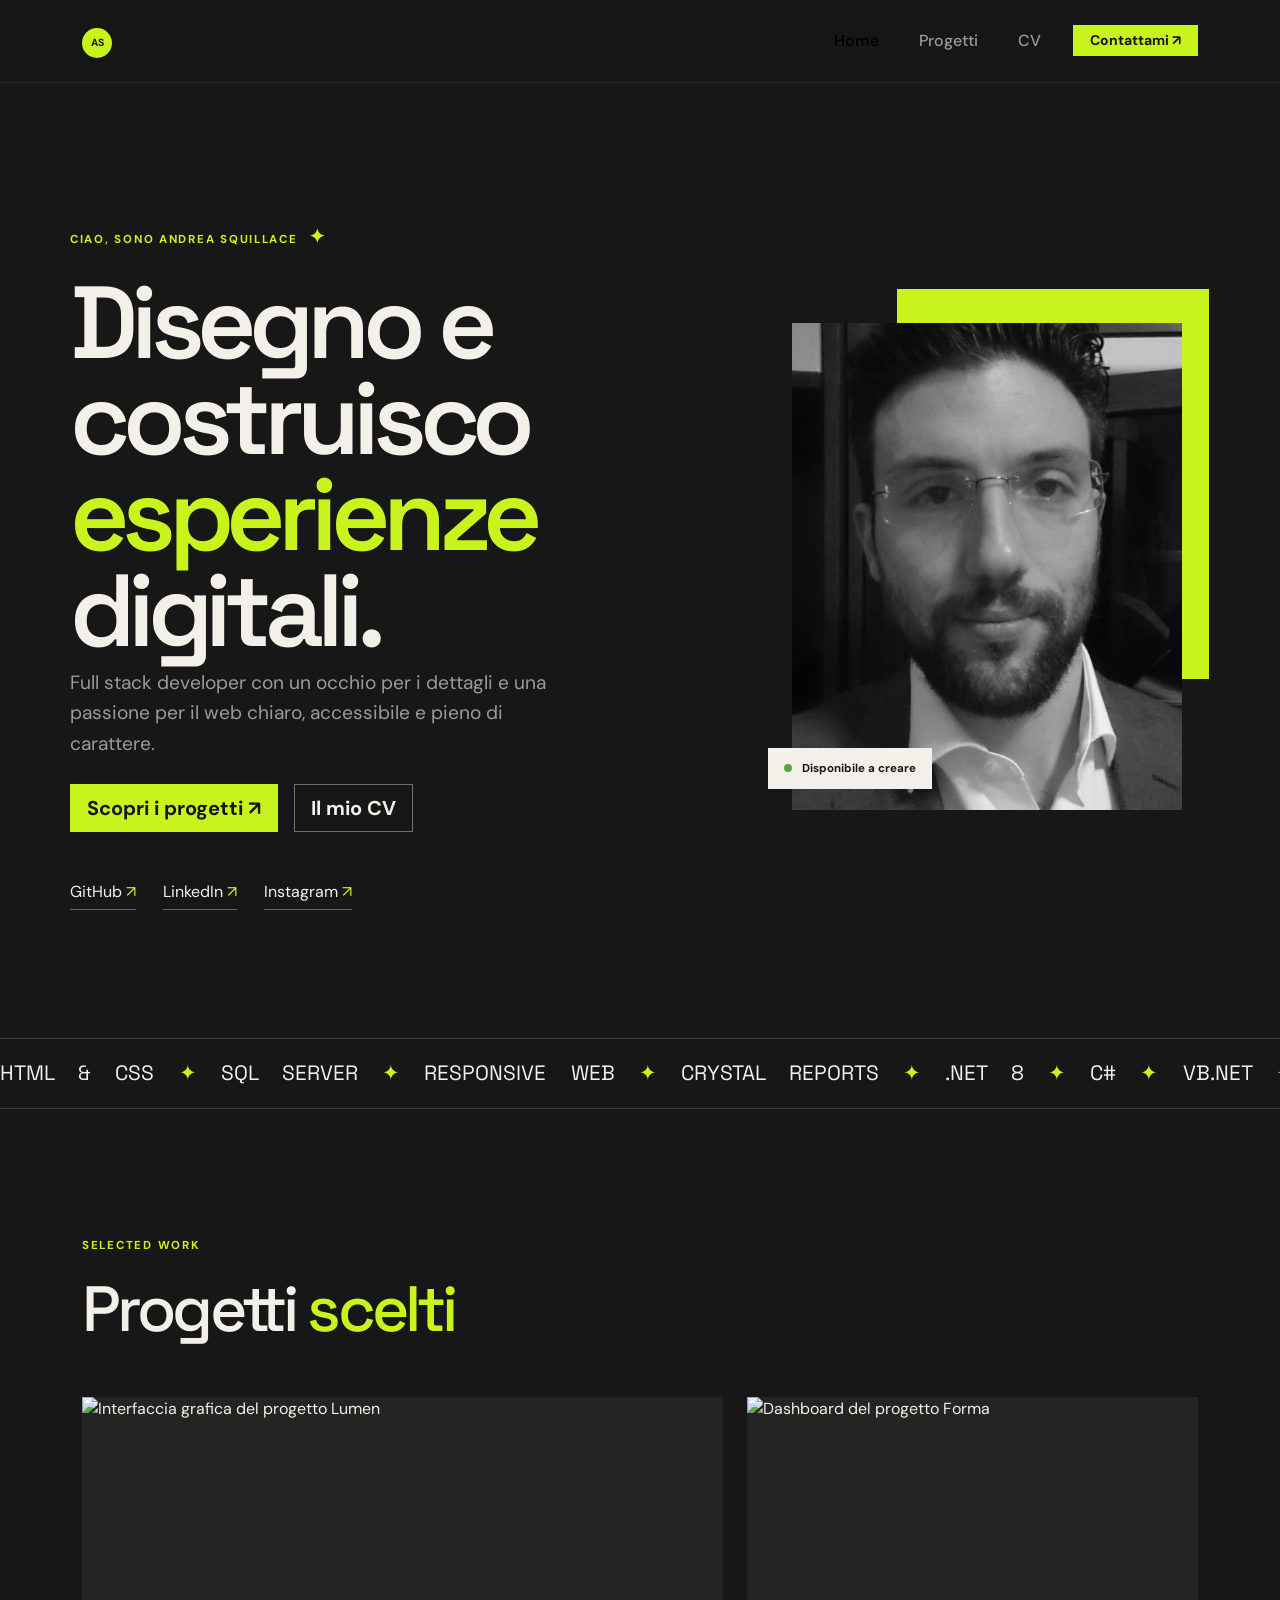
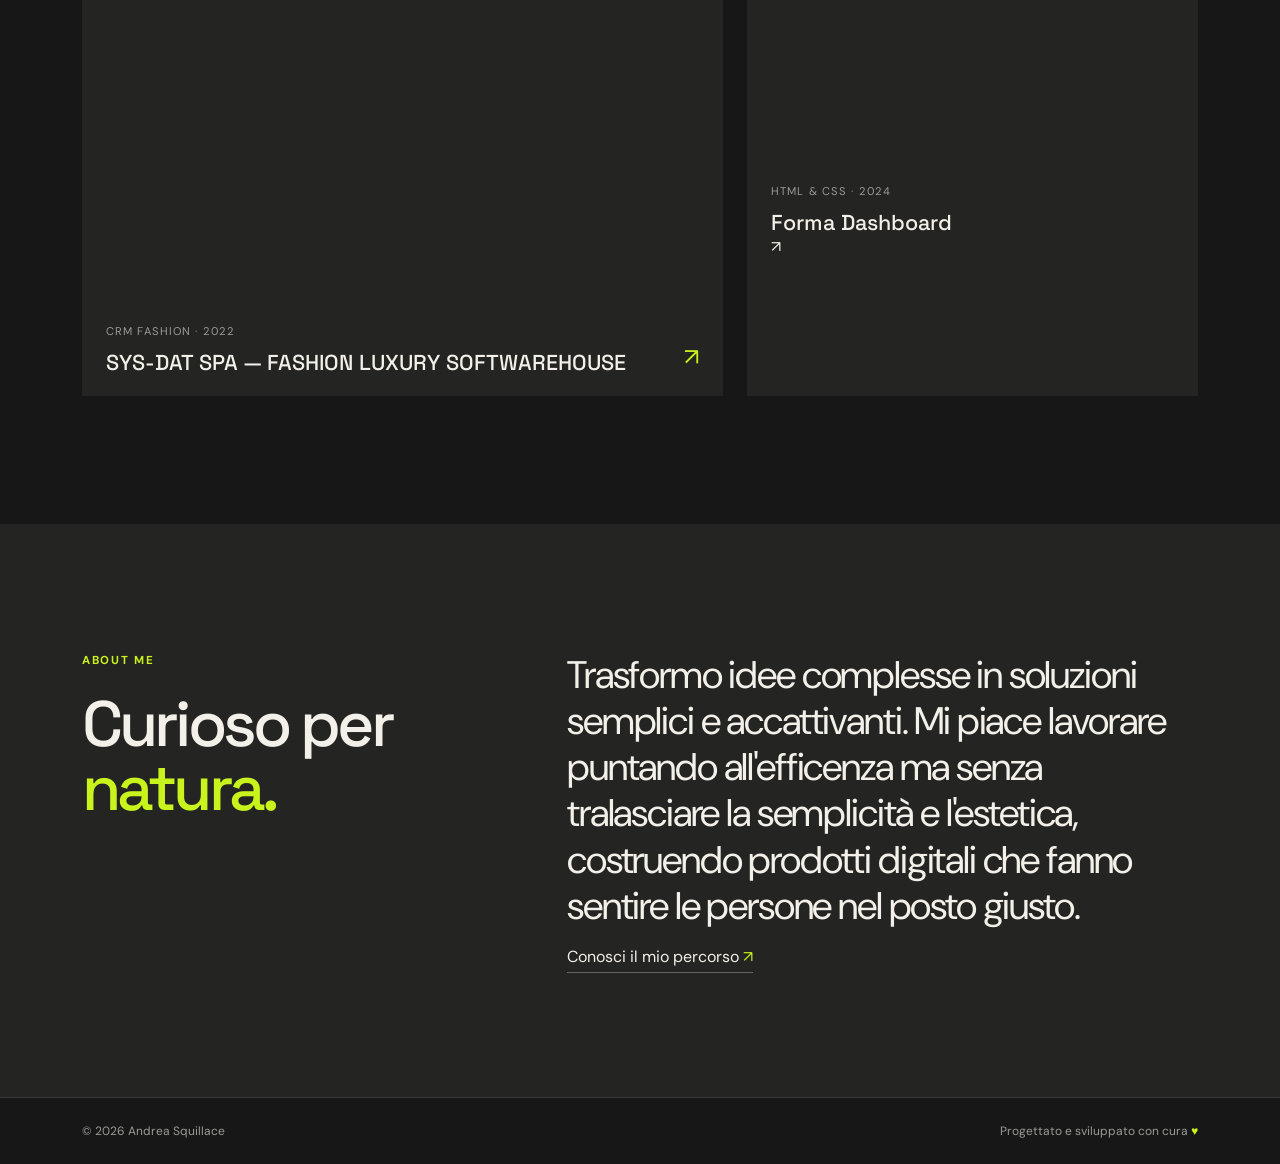
==== index.html @ 59024e94 "first commit" ====
<!doctype html>
<html lang="it">
  <head>
    <meta charset="utf-8" />
    <meta name="viewport" content="width=device-width, initial-scale=1" />
    <meta
      name="description"
      content="Portfolio personale di Andrea Squillace, full stack developer."
    />
    <meta
      property="og:title"
      content="Andrea Squillace — Full-stack developer"
    />
    <meta
      property="og:description"
      content="Portfolio personale, progetti e competenze di Andrea Squillace."
    />
    <meta property="og:type" content="website" />
    <meta
      property="og:image"
      content="https://images.unsplash.com/photo-1558655146-d09347e92766?auto=format&fit=crop&w=1200&q=80"
    />
    <meta property="og:url" content="https://example.github.io/portfolio/" />
    <title>Andrea Squillace — Full-stack developer</title>
    <link rel="icon" type="image/svg+xml" href="./favicon.svg" />
    <link rel="preconnect" href="https://fonts.googleapis.com" />
    <link rel="preconnect" href="https://fonts.gstatic.com" crossorigin />
    <link
      href="https://fonts.googleapis.com/css2?family=DM+Sans:wght@400;500;700&family=Space+Grotesk:wght@500;600;700&display=swap"
      rel="stylesheet"
    />
    <link
      href="https://cdn.jsdelivr.net/npm/bootstrap@5.3.3/dist/css/bootstrap.min.css"
      rel="stylesheet"
    />
    <link rel="stylesheet" href="./css/styles.css" />
  </head>
  <body>
    <nav
      class="navbar navbar-expand-lg sticky-top site-nav"
      aria-label="Navigazione principale"
    >
      <div class="container">
        <a class="navbar-brand brand" href="index.html"><span>AS</span></a>
        <button
          class="navbar-toggler"
          type="button"
          data-bs-toggle="collapse"
          data-bs-target="#menu"
          aria-controls="menu"
          aria-expanded="false"
          aria-label="Apri menu"
        >
          <span class="navbar-toggler-icon"></span>
        </button>
        <div class="collapse navbar-collapse" id="menu">
          <ul class="navbar-nav ms-auto align-items-lg-center gap-lg-4">
            <li class="nav-item">
              <a class="nav-link active" href="index.html">Home</a>
            </li>
            <li class="nav-item">
              <a class="nav-link" href="#progetti">Progetti</a>
            </li>
            <li class="nav-item"><a class="nav-link" href="cv.html">CV</a></li>
            <li class="nav-item">
              <a class="btn btn-sm btn-accent px-3" href="contatti.html"
                >Contattami <span aria-hidden="true">↗</span></a
              >
            </li>
          </ul>
        </div>
      </div>
    </nav>

    <main>
      <section class="hero container">
        <div class="row align-items-center g-5">
          <div class="col-lg-7">
            <p class="eyebrow">
              Ciao, sono Andrea Squillace <span class="wave">✦</span>
            </p>
            <h1>Disegno e costruisco <em>esperienze</em> digitali.</h1>
            <p class="hero-copy">
              Full stack developer con un occhio per i dettagli e una passione
              per il web chiaro, accessibile e pieno di carattere.
            </p>
            <div class="d-flex flex-wrap gap-3 mt-4">
              <a class="btn btn-accent btn-lg" href="#progetti"
                >Scopri i progetti <span aria-hidden="true">↗</span></a
              >
              <a class="btn btn-outline-light btn-lg" href="cv.html"
                >Il mio CV</a
              >
            </div>
            <div class="socials mt-5" aria-label="Profili social">
              <a href="https://github.com/ansqi" target="_blank" rel="noreferrer"
                >GitHub <span>↗</span></a
              >
              <a
                href="https://www.linkedin.com/in/andrea-squillace-a8875159/"
                target="_blank"
                rel="noreferrer"
                >LinkedIn <span>↗</span></a
              >
              <a
                href="https://www.instagram.com/andre.squillace/"
                target="_blank"
                rel="noreferrer"
                >Instagram <span>↗</span></a
              >
            </div>
          </div>
          <div class="col-lg-5">
            <div class="portrait-wrap">
              <div class="portrait-accent"></div>
              <img
                class="portrait"
                src="./images/personal_image.jpeg"
                alt="Ritratto di Andrea Squillace"
                loading="lazy"
              />
              <div class="availability"><span></span> Disponibile a creare</div>
            </div>
          </div>
        </div>
      </section>

      <section class="ticker" aria-label="Servizi">
        <div class="ticker-track">
          HTML & CSS <span>✦</span> SQL SERVER <span>✦</span> RESPONSIVE WEB
          <span>✦</span> CRYSTAL REPORTS <span>✦</span> .NET 8 <span>✦</span> C#
          <span>✦</span> VB.NET <span>✦</span> JAVASCRIPT <span>✦</span> DEVOPS
        </div>
      </section>

      <section id="progetti" class="container section-pad">
        <div class="section-heading d-flex justify-content-between align-items-end mb-5">
          <div>
            <p class="eyebrow">Selected work</p>
            <h2>Progetti <em>scelti</em></h2>
          </div>
        </div>
        <div class="row g-4 project-grid">
          <div class="col-md-7">
            <article class="project-card project-large">
              <img
                src="https://images.unsplash.com/photo-1558655146-d09347e92766?auto=format&fit=crop&w=1200&q=80"
                alt="Interfaccia grafica del progetto Lumen"
                loading="lazy"
              />
              <div class="project-info">
                <span>CRM FASHION · 2022</span>
                <h3>SYS-DAT SPA — FASHION LUXURY SOFTWAREHOUSE</h3>
                <a href="contatti.html" aria-label="Scopri il progetto Lumen"
                  >↗</a>
              </div>
            </article>
          </div>
          <div class="col-md-5">
            <article class="project-card">
              <img
                src="https://images.unsplash.com/photo-1460925895917-afdab827c52f?auto=format&fit=crop&w=900&q=80"
                alt="Dashboard del progetto Forma"
                loading="lazy"/>
              <div class="project-info">
                <span>HTML & CSS · 2024</span>
                <h3>Forma Dashboard</h3>
                <a href="contatti.html" aria-label="Scopri il progetto Forma"></a>↗</a               >
              </div>
            </article>
          </div>
        </div>
      </section>

      <section class="about-section">
        <div class="container section-pad">
          <div class="row g-5">
            <div class="col-lg-4">
              <p class="eyebrow">About me</p>
              <h2>Curioso per <em>natura.</em></h2>
            </div>
            <div class="col-lg-7 ms-lg-auto">
              <p class="large-text">
                Trasformo idee complesse in soluzioni semplici e accattivanti. Mi
                piace lavorare puntando all'efficenza ma senza tralasciare la semplicità e l'estetica,
                costruendo prodotti digitali che fanno sentire le persone nel
                posto giusto.
              </p>
              <a class="text-link" href="cv.html"
                >Conosci il mio percorso <span>↗</span></a
              >
            </div>
          </div>
        </div>
      </section>
    </main>
    <footer class="footer">
      <div class="container d-flex flex-wrap justify-content-between gap-3">
        <span>© <span data-current-year></span> Andrea Squillace</span
        ><span
          >Progettato e sviluppato con cura
          <span class="text-accent">♥</span></span
        >
      </div>
    </footer>
    <script src="https://cdn.jsdelivr.net/npm/bootstrap@5.3.3/dist/js/bootstrap.bundle.min.js"></script>
    <script src="./js/site.js"></script>
  </body>
</html>
---- css/styles.css ----
* {
  box-sizing: border-box;
}

html {
  scroll-behavior: smooth;
}

body {
  margin: 0;
  background: #171717;
  color: #f3f0e9;
  font-family: "DM Sans", sans-serif;
}

h1,
h2,
h3,
.brand {
  font-family: "Space Grotesk", sans-serif;
}

h1 {
  font-size: clamp(3.5rem, 8vw, 7.5rem);
  line-height: 0.94;
  letter-spacing: -0.07em;
  font-weight: 600;
}

h2 {
  font-size: clamp(2.5rem, 5vw, 4.8rem);
  line-height: 1;
  letter-spacing: -0.06em;
}

h3 {
  font-size: 1.35rem;
  margin: 0;
}

.text-accent,
em {
  color: #c8f31d;
  font-style: normal;
}

.site-nav {
  background: rgba(23, 23, 23, 0.9);
  backdrop-filter: blur(14px);
  padding: 1.15rem 0;
  border-bottom: 1px solid #2a2a28;
}

.brand {
  color: #f3f0e9;
  font-size: 1.35rem;
  font-weight: 700;
  letter-spacing: -0.04em;
}
.brand span:first-child {
  display: inline-grid;
  place-items: center;
  background: #c8f31d;
  color: #171717;
  width: 30px;
  height: 30px;
  border-radius: 50%;
  font-family: "DM Sans";
  font-size: 0.65rem;
  margin-right: 0.4rem;
  letter-spacing: 0;
}

.nav-link {
  color: #9b9b96;
  font-weight: 500;
}
.nav-link:hover, .nav-link.active {
  color: #f3f0e9;
}

.btn {
  border-radius: 0;
  font-weight: 700;
}

.btn-accent {
  background: #c8f31d;
  color: #171717;
  border: 1px solid #c8f31d;
}
.btn-accent:hover {
  background: #f3f0e9;
  border-color: #f3f0e9;
  color: #171717;
}

.btn-outline-light {
  border-color: #70706b;
  color: #f3f0e9;
}
.btn-outline-light:hover {
  background: #f3f0e9;
  color: #171717;
}

.navbar-toggler {
  border-color: #9b9b96;
}

.navbar-toggler-icon {
  filter: invert(1);
}

.hero {
  padding: clamp(5rem, 11vw, 10rem) 0 8rem;
}

.eyebrow {
  color: #c8f31d;
  text-transform: uppercase;
  letter-spacing: 0.15em;
  font-size: 0.72rem;
  font-weight: 700;
  margin-bottom: 1.4rem;
}

.wave {
  font-size: 1.2rem;
  margin-left: 0.4rem;
}

.hero-copy {
  font-size: 1.2rem;
  line-height: 1.6;
  color: #9b9b96;
  max-width: 520px;
}

.socials {
  display: flex;
  gap: 1.7rem;
}
.socials a {
  color: #f3f0e9;
  text-decoration: none;
  border-bottom: 1px solid #686863;
  padding-bottom: 0.3rem;
}
.socials a:hover {
  color: #c8f31d;
  border-color: #c8f31d;
}
.socials span {
  color: #c8f31d;
}

.text-link {
  color: #f3f0e9;
  text-decoration: none;
  border-bottom: 1px solid #686863;
  padding-bottom: 0.3rem;
}
.text-link:hover {
  color: #c8f31d;
  border-color: #c8f31d;
}
.text-link span {
  color: #c8f31d;
}

.portrait-wrap {
  position: relative;
  max-width: 390px;
  margin: auto;
}

.portrait {
  width: 100%;
  aspect-ratio: 4/5;
  object-fit: cover;
  filter: grayscale(100%);
  position: relative;
  z-index: 1;
}

.portrait-accent {
  background: #c8f31d;
  position: absolute;
  width: 80%;
  height: 80%;
  right: -7%;
  top: -7%;
}

.availability {
  position: absolute;
  z-index: 2;
  bottom: 1.3rem;
  left: -1.5rem;
  background: #f3f0e9;
  color: #171717;
  padding: 0.75rem 1rem;
  font-size: 0.72rem;
  font-weight: 700;
}
.availability span {
  display: inline-block;
  width: 8px;
  height: 8px;
  background: #56a43c;
  border-radius: 50%;
  margin-right: 0.45rem;
}

.ticker {
  overflow: hidden;
  border-top: 1px solid #393936;
  border-bottom: 1px solid #393936;
  padding: 1.2rem 0;
  white-space: nowrap;
}

.ticker-track {
  font-family: "Space Grotesk";
  font-size: 1.3rem;
  word-spacing: 1.2rem;
  animation: slide 22s linear infinite;
}
.ticker-track span {
  color: #c8f31d;
}

@keyframes slide {
  to {
    transform: translateX(-20%);
  }
}
.section-pad {
  padding-top: 8rem;
  padding-bottom: 8rem;
}

.section-number {
  color: #9b9b96;
  font-size: 0.75rem;
}

.project-card {
  height: 100%;
  background: #242422;
  overflow: hidden;
  position: relative;
}
.project-card img {
  width: 100%;
  height: 360px;
  object-fit: cover;
  display: block;
  transition: transform 0.5s;
}
.project-card:hover img {
  transform: scale(1.04);
}

.project-large img {
  height: 500px;
}

.project-info {
  padding: 1.3rem 1.5rem;
  position: relative;
}
.project-info span {
  color: #9b9b96;
  font-size: 0.7rem;
  text-transform: uppercase;
  letter-spacing: 0.1em;
}
.project-info h3 {
  margin-top: 0.5rem;
}
.project-info a {
  position: absolute;
  right: 1.5rem;
  bottom: 1.3rem;
  color: #c8f31d;
  font-size: 1.5rem;
  text-decoration: none;
}

.about-section {
  background: #242422;
}

.large-text {
  font-size: clamp(1.5rem, 3vw, 2.6rem);
  line-height: 1.2;
  letter-spacing: -0.03em;
}

.footer {
  border-top: 1px solid #393936;
  padding: 1.5rem 0;
  color: #9b9b96;
  font-size: 0.75rem;
}

.cv-page h1,
.contact-page h1 {
  font-size: clamp(3.5rem, 8vw, 6.5rem);
}

.cv-block {
  border-top: 1px solid #393936;
  padding-top: 1.5rem;
  margin-bottom: 4rem;
}
.cv-block h2 {
  font-size: 1rem;
  letter-spacing: 0.08em;
  text-transform: uppercase;
  color: #c8f31d;
  margin-bottom: 2rem;
}

.cv-entry {
  display: grid;
  grid-template-columns: 1fr 1.2fr;
  gap: 2rem;
  padding: 1.5rem 0;
  border-bottom: 1px solid #393936;
}
.cv-entry h3 {
  font-size: 1.1rem;
}
.cv-entry p {
  color: #9b9b96;
  line-height: 1.6;
  margin: 0;
}

.muted {
  font-size: 0.8rem !important;
  margin-top: 0.5rem !important;
}

.skill-list {
  list-style: none;
  padding: 0;
  margin: 0;
}
.skill-list li {
  display: flex;
  justify-content: space-between;
  border-bottom: 1px solid #393936;
  padding: 1rem 0;
}
.skill-list span {
  color: #c8f31d;
  font-size: 0.65rem;
  letter-spacing: 0.2em;
}

.contact-page {
  min-height: calc(100vh - 160px);
}

.contact-detail {
  display: flex;
  gap: 1rem;
}
.contact-detail > span {
  color: #c8f31d;
  font-size: 1.5rem;
}
.contact-detail strong {
  font-family: "Space Grotesk";
}
.contact-detail p {
  color: #9b9b96;
  margin-top: 0.5rem;
}
.contact-detail a {
  color: #f3f0e9;
  text-decoration: none;
}

.contact-form {
  background: #242422;
  padding: clamp(1.5rem, 5vw, 3.5rem);
}
.contact-form label {
  display: block;
  font-size: 0.8rem;
  color: #9b9b96;
  margin-bottom: 0.6rem;
}
.contact-form label span {
  color: #c8f31d;
}
.contact-form input:not([type=checkbox]),
.contact-form textarea {
  width: 100%;
  background: transparent;
  border: 0;
  border-bottom: 1px solid #5c5c57;
  color: #f3f0e9;
  padding: 0.7rem 0;
  outline: 0;
}
.contact-form input:focus,
.contact-form textarea:focus {
  border-color: #c8f31d;
}
.contact-form ::placeholder {
  color: #666660;
}

.form-check-label {
  font-size: 0.75rem !important;
}

.form-check-input {
  background-color: transparent;
  border-color: #666;
}
.form-check-input:checked {
  background-color: #c8f31d;
  border-color: #c8f31d;
}

@media (max-width: 767px) {
  .hero {
    padding-top: 5rem;
    padding-bottom: 6rem;
  }
  .portrait-wrap {
    margin-top: 1rem;
  }
  .availability {
    left: 0;
  }
  .section-pad {
    padding-top: 5rem;
    padding-bottom: 5rem;
  }
  .project-large img,
  .project-card img {
    height: 300px;
  }
  .cv-entry {
    grid-template-columns: 1fr;
    gap: 0.7rem;
  }
  .footer {
    font-size: 0.65rem;
  }
  .footer .container {
    flex-direction: column;
  }
}

/*# sourceMappingURL=styles.css.map */
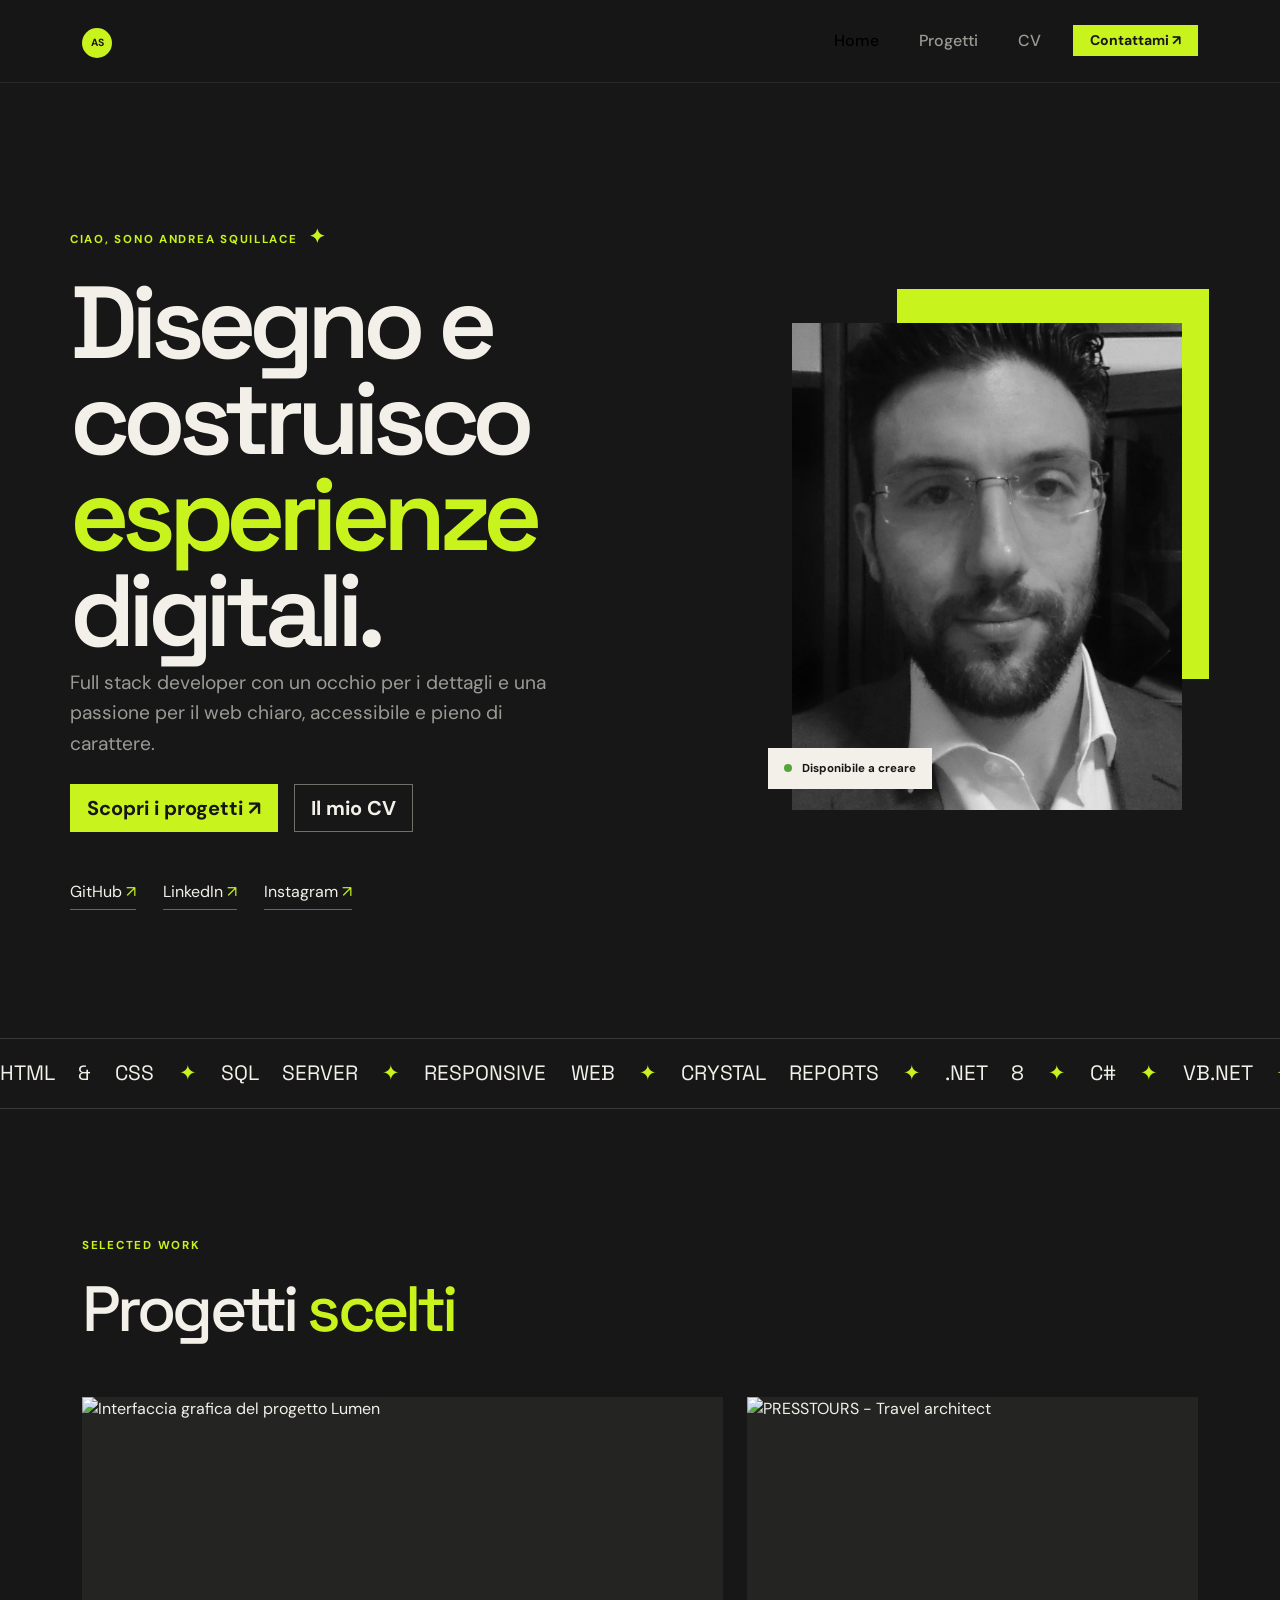
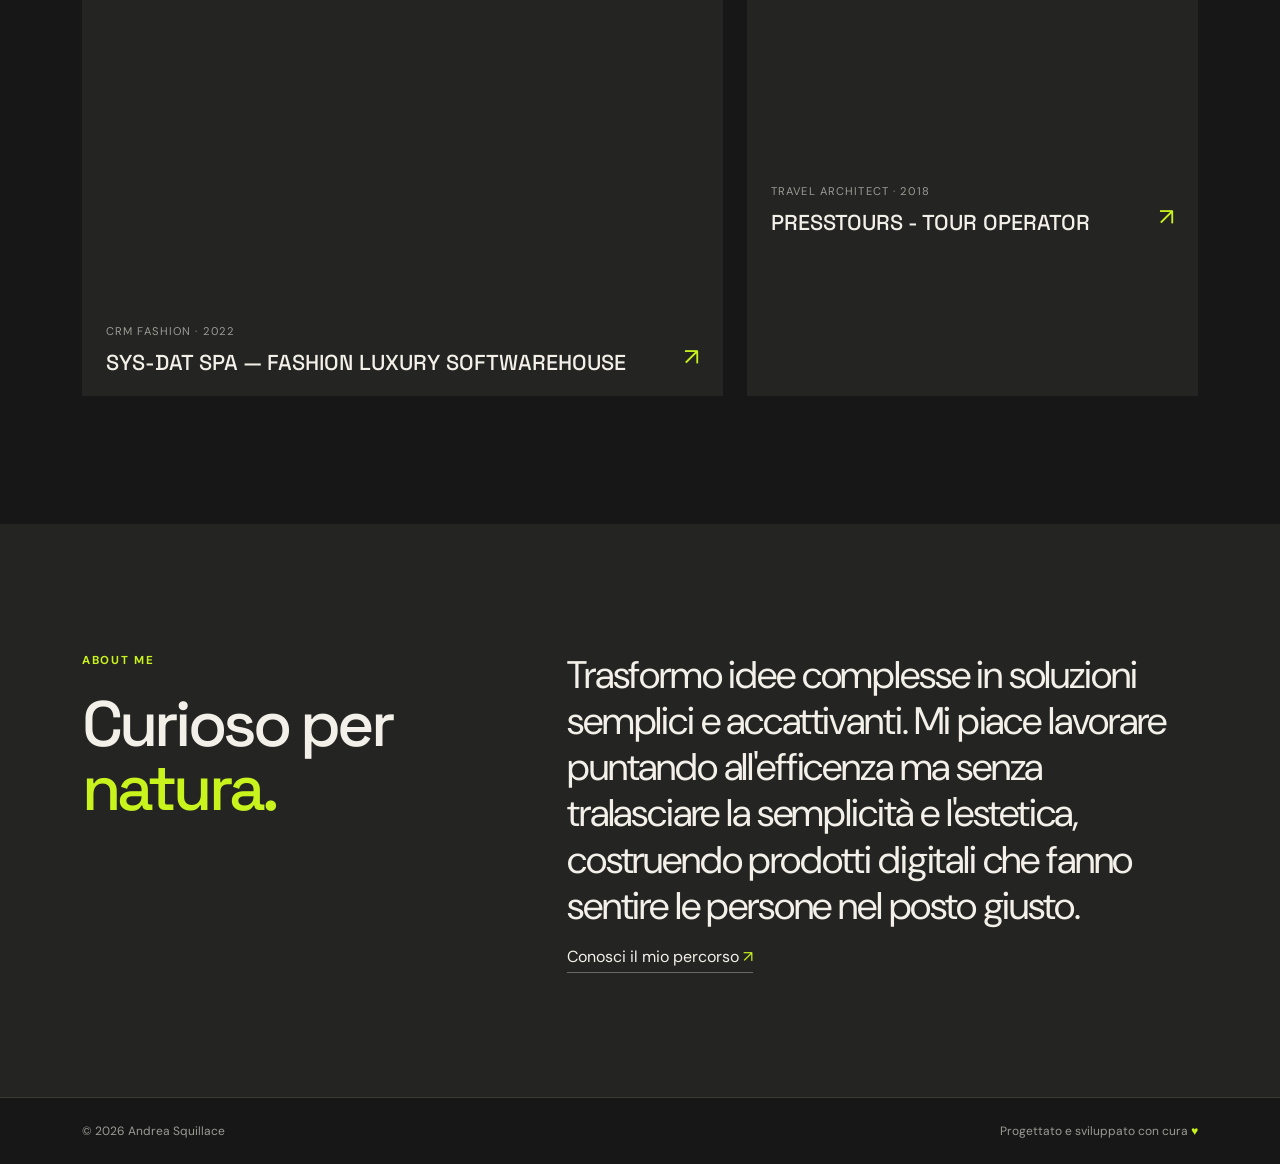
==== commit c19b02a8: "aggiunto progetto reale rimosso placeholder" ====
--- a/index.html
+++ b/index.html
@@ -159,13 +159,13 @@
           <div class="col-md-5">
             <article class="project-card">
               <img
-                src="https://images.unsplash.com/photo-1460925895917-afdab827c52f?auto=format&fit=crop&w=900&q=80"
-                alt="Dashboard del progetto Forma"
+                src="https://plus.unsplash.com/premium_photo-1663099746128-34ea20ac094d?q=80&w=1032&auto=format&fit=crop&ixlib=rb-4.1.0&ixid=M3wxMjA3fDB8MHxwaG90by1wYWdlfHx8fGVufDB8fHx8fA%3D%3D"
+                alt="PRESSTOURS - Travel architect"
                 loading="lazy"/>
               <div class="project-info">
-                <span>HTML & CSS · 2024</span>
-                <h3>Forma Dashboard</h3>
-                <a href="contatti.html" aria-label="Scopri il progetto Forma"></a>↗</a               >
+                <span>Travel architect · 2018</span>
+                <h3>PRESSTOURS - TOUR OPERATOR</h3>
+                <a href="contatti.html" aria-label="Scopri il progetto PRESSTOURS">↗</a>
               </div>
             </article>
           </div>
